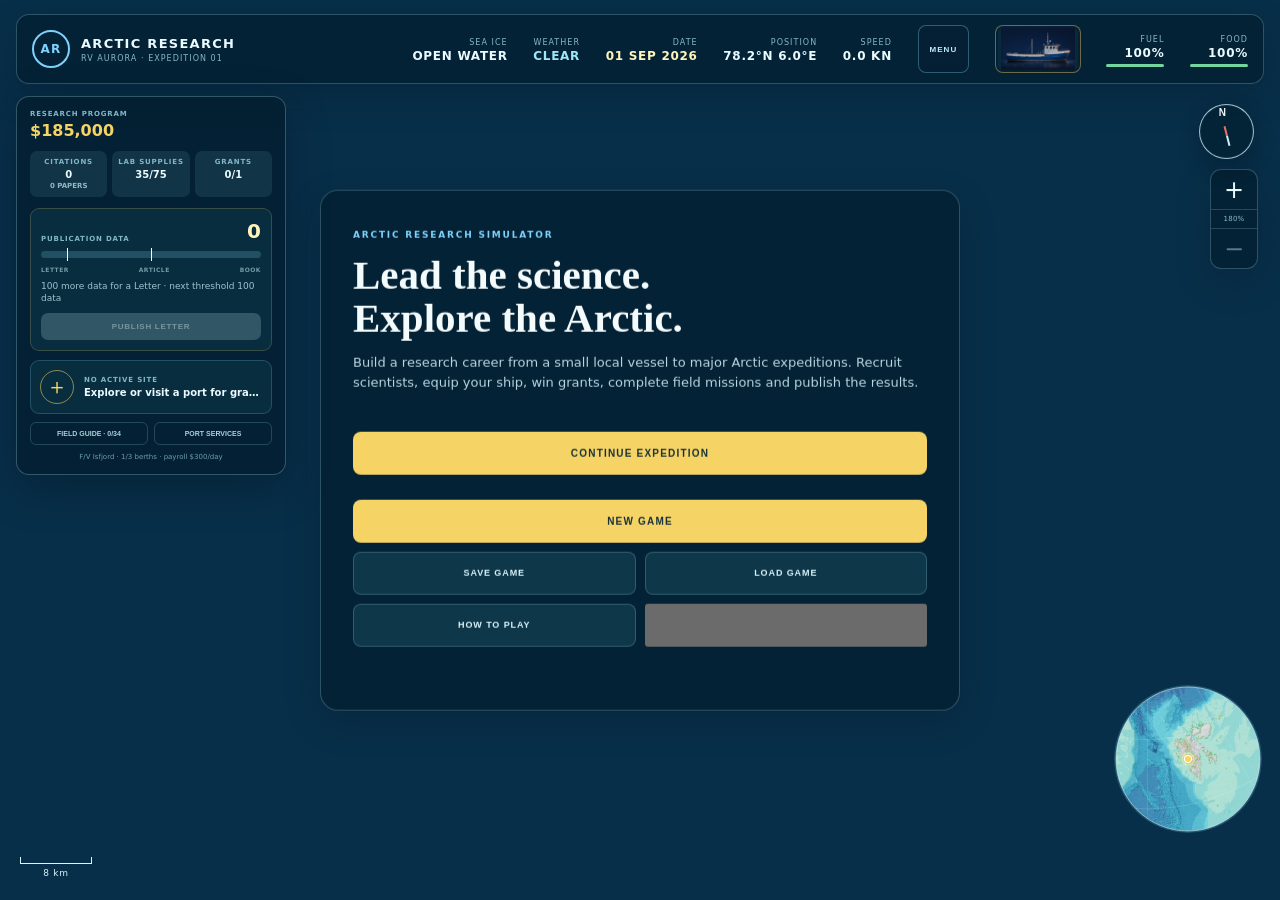
==== index.html @ fbf0f0e0 "Force fresh audio JavaScript on mobile" ====
<!doctype html>
<html lang="en">
<head>
  <!-- legacy validation marker: expedition-23z-opportunity-hotfix -->
  <meta charset="utf-8">
  <meta name="viewport" content="width=device-width, initial-scale=1, viewport-fit=cover, user-scalable=no">
  <meta name="theme-color" content="#082f49">
  <meta name="apple-mobile-web-app-capable" content="yes">
  <meta name="apple-mobile-web-app-status-bar-style" content="black-translucent">
  <meta name="apple-mobile-web-app-title" content="Arctic Research">
  <link rel="manifest" href="manifest.webmanifest">
  <title>Arctic Research</title>
  <link rel="stylesheet" href="style.css?v=expedition-23an-force-audio-cache">
</head>
<body>
  <main id="game" aria-label="Arctic Research navigation map">
    <canvas id="map" aria-label="Arctic Ocean map. Tap or click open water to sail."></canvas>
    <header class="hud top-hud">
      <div class="brand"><span class="brand-mark">AR</span><div><strong>ARCTIC RESEARCH</strong><small>RV AURORA &middot; EXPEDITION 01</small></div></div>
      <div class="status">
        <span class="ice-status"><small>SEA ICE</small><b id="ice-condition">OPEN WATER</b></span>
        <span class="weather-status"><small>WEATHER</small><b id="weather-value">CLEAR</b></span>
        <span class="date-status"><small>DATE</small><b id="calendar-date">01 SEP 2026</b></span>
        <span class="position-status"><small>POSITION</small><b id="position">78.2&deg;N 6.0&deg;E</b></span>
        <span class="speed-status"><small>SPEED</small><b id="speed">0.0 KN</b></span>
        <button id="game-menu-button" class="game-menu-button" type="button">MENU</button>
        <button id="vessel-button" class="vessel-button" type="button" aria-label="Open current vessel information"><img id="vessel-button-image" src="assets/vessels/fishing-vessel.webp" alt=""></button>
        <span class="fuel-status"><small>FUEL</small><b id="fuel-value">100%</b><i><em id="fuel-level"></em></i></span>
        <span class="food-status"><small>FOOD</small><b id="food-value">100%</b><i><em id="food-level"></em></i></span>
      </div>
    </header>
    <div class="season-telemetry" aria-hidden="true"><i id="mission-progress"></i><i id="season-progress"></i><span id="season-note">SEA ICE MINIMUM</span></div>
    <div class="compass" aria-hidden="true"><span>N</span><i></i></div>
    <div class="zoom-controls hud" aria-label="Map zoom controls">
      <button id="zoom-in" type="button" aria-label="Zoom in">+</button>
      <span id="zoom-level" aria-live="polite">100%</span>
      <button id="zoom-out" type="button" aria-label="Zoom out">&minus;</button>
    </div>
    <div class="time-controls hud" aria-label="Current calendar speed">
      <label>TIME</label><output id="time-speed">×1</output>
    </div>
    <aside id="minimap-panel" class="minimap hud" aria-label="Navigation overview map">
      <button id="minimap-close" class="minimap-close" type="button" aria-label="Close navigation chart">×</button>
      <div class="minimap-heading"><small>NAVIGATION CHART · <span id="mini-date">01 SEP 2026</span></small><b id="mini-location">SVALBARD</b></div>
      <canvas id="minimap" width="300" height="300" aria-label="Open navigation chart"></canvas>
      <div class="minimap-zoom-controls" aria-label="Navigation chart zoom controls"><button id="mini-zoom-out" type="button" aria-label="Zoom navigation chart out">−</button><span id="mini-zoom-level">100%</span><button id="mini-zoom-in" type="button" aria-label="Zoom navigation chart in">+</button></div>
      <div class="minimap-nav-details">
        <span><small>POSITION</small><b id="mini-position">—</b></span>
        <span><small>CHART ZOOM</small><b id="mini-course">100%</b></span>
        <span><small>ICE CONDITIONS:</small><b id="mini-ice">OPEN WATER</b></span>
        <span><small>WEATHER</small><b id="mini-weather">CLEAR</b></span>
      </div>
    </aside>
    <div class="scale" aria-hidden="true"><i></i><span id="scale-distance">15 km</span></div>
    <section id="welcome" class="welcome title-screen hud" aria-live="polite">
      <div id="title-main" class="title-pane">
        <small>ARCTIC RESEARCH SIMULATOR</small>
        <h1>Lead the science.<br>Explore the Arctic.</h1>
        <p>Build a research career from a small local vessel to major Arctic expeditions. Recruit scientists, equip your ship, win grants, complete field missions and publish the results.</p>
        <div class="title-actions">
          <button id="continue-button" class="primary hidden" type="button">CONTINUE EXPEDITION</button>
          <button id="start-button" class="primary" type="button">NEW GAME</button>
          <button id="save-button" class="secondary hidden" type="button">SAVE GAME</button>
          <button id="load-button" class="secondary" type="button">LOAD GAME</button>
          <button id="how-button" class="secondary" type="button">HOW TO PLAY</button>
          <button id="resume-button" class="hidden" type="button" aria-hidden="true" tabindex="-1"></button>
        </div>
        <p id="continue-summary" class="save-summary"></p>
      </div>
      <div id="title-load" class="title-pane hidden">
        <button class="title-back" data-title-back type="button">&larr; BACK</button>
        <small>LOCAL BROWSER SAVES</small>
        <h2>Load an expedition</h2>
        <p>Saves are stored only in this browser on this device.</p>
        <div id="load-slots" class="save-slots"></div>
      </div>
      <div id="title-save" class="title-pane hidden">
        <button class="title-back" data-title-back type="button">&larr; BACK</button>
        <small>LOCAL BROWSER SAVES</small>
        <h2>Save expedition</h2>
        <p>Choose one of three manual save slots. The game also keeps a separate automatic save.</p>
        <div id="save-slots" class="save-slots"></div>
      </div>
      <div id="title-help" class="title-pane hidden">
        <button class="title-back" data-title-back type="button">&larr; BACK</button>
        <small>HOW TO PLAY</small>
        <h2>Build an Arctic research program</h2>
        <div class="how-grid">
          <article><b>1. PREPARE</b><span>Recruit scientists, buy instruments and accept grants that match your team's capabilities.</span></article>
          <article><b>2. SAIL</b><span>Navigate between Arctic ports and research sites while managing fuel, food, weather and sea ice.</span></article>
          <article><b>3. RESEARCH</b><span>Complete field stations and missions to collect scientific data and sponsor payments.</span></article>
          <article><b>4. PUBLISH</b><span>Turn your data into papers, citations, promotions and stronger research funding.</span></article>
          <article><b>5. GROW</b><span>Upgrade vessels, expand your team and tackle increasingly ambitious Arctic science.</span></article>
        </div>
        <button id="help-start-button" class="primary" type="button">BEGIN EXPEDITION</button>
      </div>
    </section>
    <section id="game-over" class="game-over hud hidden" role="dialog" aria-modal="true" aria-labelledby="game-over-title">
      <small>EXPEDITION ENDED</small><h2 id="game-over-title">OUT OF FUEL</h2><p id="game-over-message">The vessel is stranded and the expedition cannot continue.</p>
      <button id="restart-button" class="primary" type="button">RETURN TO LAST PORT</button>
    </section>
    <div id="toast" class="toast" role="status"></div>
    <div id="resource-warning" class="resource-warning" role="alert" aria-live="assertive"></div>
  </main>
  <script src="coast-data.js"></script>
  <script src="river-data.js"></script>
  <script src="wildlife-data.js?v=expedition-22c-visuals"></script>
  <script src="visual-assets-data.js?v=expedition-22c-visuals"></script>
  <script src="photo-pass-version.js?v=expedition-23ab-save-refresh"></script>
  <script src="expedition.js?v=expedition-23an-force-audio-cache"></script>
  <script src="sprite-atlas-data.js?v=expedition-22c-visuals"></script>
  <script src="glacier-data.js?v=expedition-22x-glaciers2"></script>
  <script src="frame-guard.js?v=expedition-22x-glaciers2"></script>
  <script src="game.js?v=expedition-23an-force-audio-cache"></script>
  <script src="glacier-overlay-v2.js?v=expedition-23d-terrainice"></script>
  <script>
    (()=>{
      const source=document.getElementById('calendar-date');
      const target=document.getElementById('mini-date');
      if(!source||!target)return;
      const sync=()=>{target.textContent=source.textContent||'—';};
      new MutationObserver(sync).observe(source,{childList:true,subtree:true,characterData:true});
      sync();
    })();
  </script>
</body>
</html>
---- style.css ----
:root { color-scheme: dark; font-family: Inter, ui-sans-serif, system-ui, -apple-system, "Segoe UI", sans-serif; }
* { box-sizing: border-box; }
html, body { width: 100%; height: 100%; margin: 0; overflow: hidden; background: #082f49; }
body { overscroll-behavior: none; touch-action: none; }
#game, #map { position: fixed; inset: 0; width: 100%; height: 100%; }
#map { display: block; cursor: crosshair; }
.hud { color: #eafaff; background: rgba(4, 31, 49, .78); border: 1px solid rgba(166, 230, 244, .25); box-shadow: 0 12px 35px rgba(0, 17, 28, .22); backdrop-filter: blur(12px); -webkit-backdrop-filter: blur(12px); }
.top-hud { position: fixed; z-index: 4; top: max(14px, env(safe-area-inset-top)); left: 16px; right: 16px; min-height: 64px; padding: 10px 15px; display: flex; align-items: center; justify-content: space-between; border-radius: 13px; }
.brand { display: flex; align-items: center; gap: 11px; letter-spacing: .08em; }
.brand-mark { display: grid; place-items: center; width: 38px; height: 38px; border: 2px solid #7dd3fc; border-radius: 50%; color: #7dd3fc; font-weight: 900; font-size: 12px; }
.brand strong, .brand small { display: block; }
.brand strong { font-size: 13px; }
.brand small, .status small, .mission-card small { margin-top: 3px; color: #86b7c7; font-size: 8px; letter-spacing: .13em; }
.status { display: flex; align-items: center; gap: clamp(10px, 2vw, 30px); text-align: right; }
.status span, .status small, .status b { display: block; }
.status b { margin-top: 2px; font-size: 12px; letter-spacing: .06em; }
.date-status b { white-space: nowrap; color: #fff4bd; }
.weather-status b { max-width: 112px; overflow: hidden; color: #9fe8fa; text-overflow: ellipsis; white-space: nowrap; }
.vessel-button { width: 86px; height: 48px; padding: 2px; overflow: hidden; border: 1px solid rgba(246,211,101,.42); border-radius: 8px; background: #071f35; color: #f6d365; cursor: pointer; text-align: center; }
.vessel-button:hover { background: rgba(246,211,101,.16); }
.vessel-button img { display: block; width: 100%; height: 100%; border-radius: 5px; object-fit: contain; background: #082a3d; }
.season-telemetry { display: none; }
.fuel-status > i { display: block; width: 58px; height: 3px; margin-top: 4px; overflow: hidden; border-radius: 3px; background: #315e70; }
.fuel-status > i em { display: block; width: 100%; height: 100%; background: #73d6a1; transition: width .2s, background .2s; }
.food-status { position: relative; }
.food-status > i { display: block; width: 58px; height: 3px; margin-top: 4px; overflow: hidden; border-radius: 3px; background: #315e70; }
.food-status > i em { display: block; width: 100%; height: 100%; background: #73d6a1; transition: width .2s, background .2s; }
.mission-card { position: fixed; z-index: 3; top: 96px; left: 16px; width: 210px; border-radius: 12px; padding: 14px; }
.mission-card strong { display: block; margin-top: 5px; color: #f6d365; font-size: 13px; letter-spacing: .09em; }
.mission-card p { margin: 8px 0 12px; color: #bbdbe4; font-size: 11px; line-height: 1.45; }
.progress { height: 3px; overflow: hidden; border-radius: 3px; background: #26566a; }
.progress i { display: block; width: 8%; height: 100%; background: #f6d365; transition: width .4s; }
.calendar-card { position: fixed; z-index: 3; top: 252px; left: 16px; width: 210px; padding: 12px 14px; border-radius: 12px; }
.calendar-card small { color: #86b7c7; font-size: 8px; letter-spacing: .13em; }
.calendar-card strong { display: block; margin-top: 5px; color: #eafaff; font: 800 15px/1.1 Georgia, serif; letter-spacing: .06em; }
.calendar-card p { margin: 7px 0 0; color: #9bd8e7; font-size: 8px; font-weight: 800; letter-spacing: .12em; }
.season-track { position: relative; display: flex; justify-content: space-between; height: 16px; margin-top: 10px; padding-top: 7px; border-top: 3px solid #315e70; color: #7ba9b8; font-size: 6px; font-weight: 800; }
.season-track i { position: absolute; top: -6px; left: 0; width: 9px; height: 9px; margin-left: -4px; border: 2px solid #fff7c2; border-radius: 50%; background: #f6d365; box-shadow: 0 0 8px rgba(246,211,101,.65); transition: left .3s linear; }
.ice-legend { display: flex; gap: 9px; margin-top: 9px; color: #a8cad4; font-size: 6px; font-weight: 800; letter-spacing: .06em; }
.ice-legend span { display: flex; align-items: center; gap: 3px; }
.ice-legend i { width: 9px; height: 9px; border: 1px solid rgba(255,255,255,.75); border-radius: 2px; }
.ice-legend .fast { background: #eff9f6; }
.ice-legend .pack { background: #dbeff1; box-shadow: inset 0 0 0 2px rgba(255,255,255,.45); }
.ice-legend .marginal { background: repeating-linear-gradient(135deg,#dff5f7 0 2px,transparent 2px 4px); }
.compass { position: fixed; z-index: 5; right: 26px; top: 104px; width: 55px; height: 55px; border: 1px solid rgba(214,245,251,.78); border-radius: 50%; color: #fff; font: 700 10px/1 sans-serif; display: grid !important; place-items: center; opacity: .96; background: rgba(4,31,49,.72); box-shadow: 0 8px 24px rgba(0,17,28,.3), inset 0 0 0 1px rgba(125,211,252,.08); backdrop-filter: blur(8px); -webkit-backdrop-filter: blur(8px); pointer-events: none; }
.compass span { position: absolute; top: 7px; transform: translate(-50%,-50%); }
.compass i { width: 2px; height: 20px; background: linear-gradient(#f97367 50%, #d8f4f7 50%); transform: translateY(4px); transform-origin: 50% 50%; }
.zoom-controls { position: fixed; z-index: 4; right: 22px; top: 169px; display: grid; width: 48px; overflow: hidden; border-radius: 11px; text-align: center; }
.zoom-controls button { width: 46px; height: 39px; border: 0; background: transparent; color: #e8faff; font: 500 24px/1 system-ui; cursor: pointer; }
.zoom-controls button:hover { background: rgba(125,211,252,.13); }
.zoom-controls button:disabled { color: #557d89; cursor: default; }
.zoom-controls span { padding: 5px 0; border-top: 1px solid rgba(166,230,244,.2); border-bottom: 1px solid rgba(166,230,244,.2); color: #88bac8; font-size: 7px; letter-spacing: .04em; }
.time-controls { position: fixed; z-index: 4; right: 19px; top: 286px; display: grid; justify-items: center; width: 54px; padding: 9px 5px 10px; border-radius: 11px; }
.time-controls label, .time-controls output { color: #89b9c7; font-size: 7px; font-weight: 800; letter-spacing: .08em; }
.time-controls output { margin: 4px 0 3px; color: #f6d365; }
.minimap { position: fixed; z-index: 3; right: 18px; bottom: max(67px, calc(env(safe-area-inset-bottom) + 67px)); width: 168px; height: 194px; padding: 10px; border-radius: 13px; }
.minimap > div { display: flex; justify-content: space-between; align-items: baseline; padding: 1px 2px 5px; }
.minimap small { color: #82b7c7; font-size: 7px; letter-spacing: .12em; }
.minimap b { color: #f6d365; font-size: 7px; letter-spacing: .08em; }
#minimap { display: block; width: 148px; height: 148px; border-radius: 50%; background: rgba(75,155,180,.35); cursor: crosshair; touch-action: none; }
.scale { position: fixed; z-index: 2; left: 20px; bottom: max(22px, env(safe-area-inset-bottom)); color: #d9f4f8; font-size: 9px; letter-spacing: .08em; text-align: center; }
.scale i { display: block; width: 72px; height: 7px; border: solid #d9f4f8; border-width: 0 1px 1px; }
.scale span { display: block; margin-top: 4px; }
.welcome { position: fixed; z-index: 6; left: 50%; top: 50%; width: min(410px, calc(100% - 36px)); transform: translate(-50%, -50%); padding: 30px; border-radius: 18px; text-align: center; transition: opacity .35s, transform .35s; }
.welcome.hidden { opacity: 0; transform: translate(-50%, -47%) scale(.97); pointer-events: none; }
.welcome > button:first-child { position: absolute; top: 10px; right: 14px; border: 0; background: transparent; color: #8cb9c6; font-size: 25px; cursor: pointer; }
.welcome small { color: #7dd3fc; font-size: 9px; font-weight: 800; letter-spacing: .2em; }
.welcome h1 { margin: 11px 0 13px; font: 800 clamp(27px, 7vw, 41px)/1.04 Georgia, serif; color: #f4fbfc; }
.welcome p { max-width: 310px; margin: auto; color: #b8d6df; font-size: 13px; line-height: 1.55; }
.game-over { position: fixed; z-index: 8; left: 50%; top: 50%; width: min(390px, calc(100% - 36px)); transform: translate(-50%,-50%); padding: 30px; border-radius: 18px; text-align: center; }
.game-over.hidden { display: none; }
.game-over small { color: #f97367; font-size: 9px; font-weight: 800; letter-spacing: .18em; }
.game-over h2 { margin: 10px 0 8px; color: #fff4bd; font: 800 32px/1 Georgia,serif; }
.game-over p { margin: 0 auto; max-width: 290px; color: #b8d6df; font-size: 13px; line-height: 1.5; }
.primary { margin-top: 21px; padding: 12px 20px; border: 0; border-radius: 8px; background: #f6d365; color: #17323b; font-size: 10px; font-weight: 900; letter-spacing: .12em; cursor: pointer; }
.toast { position: fixed; z-index: 5; left: 50%; bottom: 85px; transform: translate(-50%, 15px); padding: 8px 13px; border-radius: 6px; background: rgba(6,35,51,.86); color: #9fe8fa; font: 800 9px/1 sans-serif; letter-spacing: .16em; opacity: 0; transition: .25s; pointer-events: none; }
.toast.show { opacity: 1; transform: translate(-50%, 0); }
.toast.frozen { padding: 11px 16px; border: 1px solid rgba(224,247,250,.55); background: rgba(23,58,73,.94); color: #fff4bd; box-shadow: 0 0 28px rgba(210,240,246,.3); }
.resource-warning { position: absolute; z-index: 8; top: calc(100% + 5px); right: 0; left: auto; width: max-content; max-width: 190px; transform: none; padding: 4px 7px; border: 1px solid rgba(255,196,117,.58); border-radius: 5px; background: rgba(87,31,35,.9); color: #fff0d0; font: 900 7px/1.2 system-ui,sans-serif; letter-spacing: .07em; text-align: right; white-space: normal; opacity: 0; pointer-events: none; transition: opacity .16s; }
.resource-warning.show { opacity: 1; transform: none; }
.fuel-status.low,.food-status.low { animation: resource-readout .72s ease-in-out infinite alternate; }
@keyframes resource-alert { from { filter: brightness(.88); } to { filter: brightness(1.18); box-shadow: 0 0 0 2px rgba(255,116,98,.48),0 8px 31px rgba(255,83,69,.28); } }
@keyframes resource-readout { from { opacity:.62; } to { opacity:1; text-shadow:0 0 8px rgba(255,95,79,.9); } }
@media (max-width: 640px) {
  .resource-warning { top: calc(100% + 4px); right: 0; left: auto; max-width: 148px; padding: 3px 5px; font-size: 6px; line-height: 1.15; text-align: right; }
  .top-hud { min-height: 55px; padding: 8px 10px; }
  .brand-mark { width: 32px; height: 32px; }
  .brand strong { font-size: 10px; }
  .brand small { display: none; }
  .status { gap: 11px; }
  .status { gap: 8px; }
  .ice-status, .weather-status, .position-status { display: none !important; }
  .fuel-status > i, .food-status > i { width: 43px; }
  .status b { font-size: 10px; }
  .vessel-button { width: 58px; height: 39px; padding: 2px; }
  .mission-card { top: 82px; width: 170px; padding: 11px; }
  .mission-card p { font-size: 10px; }
  .calendar-card { top: 224px; left: 12px; width: 170px; padding: 10px 11px; }
  .calendar-card strong { font-size: 13px; }
  .compass { top: 84px; right: 17px; }
  .zoom-controls { top: 148px; right: 15px; width: 44px; }
  .zoom-controls button { width: 42px; height: 38px; }
  .time-controls { right: 10px; top: 263px; width: 50px; }
  .minimap { width: 126px; height: 149px; right: 12px; bottom: max(62px, calc(env(safe-area-inset-bottom) + 62px)); padding: 8px; }
  .minimap > div { display: block; padding-bottom: 4px; }
  .minimap b { display: none; }
  #minimap { width: 110px; height: 110px; }
  .welcome { padding: 27px 21px; }
}
@media (max-width: 520px) {
  .speed-status { display: none !important; }
}


/* ARS expedition-6 port and research refinements */
#arx-root .arx-tabs-row { position:sticky; top:-1px; z-index:4; display:flex; align-items:stretch; gap:10px; padding:8px 0; border-bottom:1px solid rgba(166,230,244,.12); background:rgba(4,27,40,.96); backdrop-filter:blur(8px); }
#arx-root .arx-tabs-top { flex:1 1 auto; min-width:0; order:0; position:static; padding:0; border-bottom:0; background:transparent; backdrop-filter:none; }
#arx-root .arx-tabs-top button { font-size: 10px !important; padding: 11px 14px !important; letter-spacing: .04em; }
#arx-root .arx-tabs button.attention { border-color: rgba(142,240,207,.8); box-shadow: 0 0 0 1px rgba(142,240,207,.22),0 0 18px rgba(142,240,207,.28); animation: arxGrantPulse 1.8s ease-in-out infinite; }
@keyframes arxGrantPulse { 50% { box-shadow: 0 0 0 2px rgba(142,240,207,.35),0 0 24px rgba(142,240,207,.42); } }
#arx-root .arx-port-cash { flex:0 0 auto; display:flex; gap:8px; align-items:baseline; justify-content:flex-end; min-width:150px; margin:0; padding:7px 4px 6px 10px; border:0; border-left:1px solid rgba(246,211,101,.18); border-radius:0; background:transparent; white-space:nowrap; }
#arx-root .arx-port-cash small { color:#99bec7; font-size:8px; font-weight:900; letter-spacing:.14em; }
#arx-root .arx-port-cash b { color:#f6d365; font:800 18px Georgia,serif; }
#arx-root .arx-bridge-support { display:flex; gap:12px; align-items:center; margin:0 0 14px; padding:11px 13px; border:1px solid rgba(142,240,207,.42); border-radius:9px; background:rgba(53,128,103,.14); }
#arx-root .arx-bridge-support b { color:#8ef0cf; font-size:9px; white-space:nowrap; }
#arx-root .arx-bridge-support span { color:#c8e5e3; font-size:9px; line-height:1.4; }
#arx-root .arx-port-vessel-dashboard { display:grid; grid-template-columns:1fr 1.35fr 1fr; gap:11px; align-items:start; margin:5px 0 18px; }
#arx-root .arx-port-vessel-dashboard > section,#arx-root .arx-dashboard-ship,#arx-root .arx-dashboard-resupply { min-width:0; padding:10px; border:1px solid rgba(166,230,244,.15); border-radius:10px; background:rgba(18,58,73,.45); }
#arx-root .arx-dashboard-center { display:grid; gap:8px; min-width:0; }
#arx-root .arx-dashboard-ship { text-align:center; }
#arx-root .arx-dashboard-ship small { color:#7dd3fc; font-size:7px; font-weight:900; }
#arx-root .arx-dashboard-ship h2 { margin:5px 0 1px; font-size:19px; }
#arx-root .arx-dashboard-ship > img { width:100%; height:170px; object-fit:contain; }
#arx-root .arx-dashboard-stats { display:flex; flex-wrap:wrap; gap:5px; justify-content:center; }
#arx-root .arx-dashboard-stats span { padding:5px 7px; border-radius:5px; background:rgba(0,0,0,.16); color:#add0d8; font-size:7px; }
#arx-root .arx-dashboard-resupply h3 { margin:0 0 7px; }
#arx-root .arx-dashboard-resupply .arx-resupply-all { margin-bottom:7px; }
#arx-root .arx-resupply.compact { grid-template-columns:repeat(2,minmax(0,1fr)); gap:6px; margin-bottom:0; }
#arx-root .arx-resupply.compact article { padding:7px; }
#arx-root .arx-resupply.compact article span { font-size:6px; }
#arx-root .arx-dashboard-thumbs,#arx-root .arx-empty-slots { display:grid; grid-template-columns:repeat(auto-fill,minmax(74px,1fr)); gap:6px; }
#arx-root .arx-dashboard-thumb,#arx-root .arx-empty-slot { position:relative; min-height:69px; padding:5px; overflow:hidden; border:1px solid rgba(166,230,244,.14); border-radius:8px; background:rgba(30,79,96,.38); text-align:center; }
#arx-root .arx-dashboard-thumb img { display:block; width:100%; height:44px; border-radius:5px; object-fit:cover; }
#arx-root .arx-dashboard-thumb span,#arx-root .arx-empty-slot span { display:block; margin-top:4px; color:#afd0d7; font-size:6px; line-height:1.15; }
#arx-root .arx-dashboard-thumb.empty,#arx-root .arx-empty-slot { display:grid; place-items:center; align-content:center; border-style:dashed; opacity:.78; }
#arx-root .arx-dashboard-thumb.empty b,#arx-root .arx-empty-slot b { color:#7dd3fc; font-size:19px; }
#arx-root .arx-dashboard-thumb.inoperable,#arx-root .arx-card.equipment.inoperable { border-color:rgba(249,115,103,.85) !important; box-shadow:inset 0 0 0 1px rgba(249,115,103,.22); }
#arx-root .arx-dashboard-thumb.inoperable:after,#arx-root .arx-card.equipment.inoperable:after { content:'×'; position:absolute; inset:0; display:grid; place-items:center; color:rgba(249,115,103,.72); font-size:54px; line-height:1; pointer-events:none; }
#arx-root .arx-card.equipment.inoperable { position:relative; }
#arx-root .arx-slot-banner { display:flex; flex-wrap:wrap; gap:8px 14px; align-items:center; margin:9px 0 13px; padding:10px; border-radius:8px; background:rgba(30,79,96,.38); }
#arx-root .arx-slot-banner b { color:#f6d365; font-size:9px; }
#arx-root .arx-slot-banner span { color:#dceff1; font-size:9px; }
#arx-root .arx-slot-banner small { flex-basis:100%; color:#8fb7c2; font-size:7px; }
#arx-root .price-locked { color:#f97367 !important; }
#arx-root .arx-requirement-checklist { display:grid; gap:5px; margin:10px 0; }
#arx-root .arx-requirement-checklist > div { display:flex; gap:7px; align-items:center; padding:6px 7px; border-radius:6px; background:rgba(114,47,54,.2); color:#f2b3a8; font-size:8px; }
#arx-root .arx-requirement-checklist > div.ready { background:rgba(45,105,86,.18); color:#aee8d5; }
#arx-root .arx-requirement-checklist i { display:grid; place-items:center; width:18px; height:18px; border-radius:50%; background:#8c3b44; color:white; font-style:normal; font-weight:900; }
#arx-root .arx-requirement-checklist .ready i { background:#3e9e7e; }
#arx-root .arx-vessel-specs { display:grid; gap:2px; }
#arx-root .arx-operation-equipment { display:flex; gap:7px; overflow-x:auto; margin:9px 0 10px; padding-bottom:3px; }
#arx-root .arx-operation-gear { flex:0 0 105px; padding:5px; border:1px solid rgba(166,230,244,.16); border-radius:8px; background:rgba(30,79,96,.4); }
#arx-root .arx-operation-gear img { width:100%; height:64px; object-fit:cover; border-radius:5px; }
#arx-root .arx-operation-gear span,#arx-root .arx-operation-gear b { display:block; margin-top:4px; color:#d9eef1; font-size:7px; text-align:center; }
#arx-root .arx-operation-gear.empty { display:grid; place-items:center; align-content:center; }
#arx-root .arx-gauge-labels { display:flex; justify-content:space-between; margin:4px 0 0; color:#729ca7; font-size:6px; font-weight:800; }
#arx-root .arx-nonlinear-gauge u:nth-of-type(2) { display:block; }
#arx-root .arx-nav.opportunity .arx-question { display:grid; place-items:center; width:44px; color:#8ef0cf; font:900 35px Georgia,serif; }
#arx-root .arx-journal-toggle { margin-top:16px; }
#arx-root .arx-journal-toggle > summary { cursor:pointer; color:#7dd3fc; font-size:9px; font-weight:900; letter-spacing:.12em; }
@media(max-width:760px){
  #arx-root .arx-tabs-row { gap:5px; overflow-x:auto; }
  #arx-root .arx-tabs-top button { font-size:9px !important; padding:9px 10px !important; }
  #arx-root .arx-port-cash { min-width:auto; padding-left:7px; }
  #arx-root .arx-port-cash small { display:none; }
  #arx-root .arx-port-cash b { font-size:15px; }
  #arx-root .arx-port-vessel-dashboard { grid-template-columns:1fr; }
  #arx-root .arx-dashboard-ship { grid-row:auto; }
  #arx-root .arx-resupply.compact { grid-template-columns:1fr 1fr; }
  #arx-root .arx-dashboard-ship > img { height:135px; }
}
/* Expedition 13: title menu, local saves, and pause menu. */
.game-menu-button { height: 48px; padding: 0 11px; border: 1px solid rgba(125,211,252,.35); border-radius: 8px; background: rgba(7,31,53,.82); color: #bfeeff; font-size: 8px; font-weight: 900; letter-spacing: .13em; cursor: pointer; }
.game-menu-button:hover { background: rgba(125,211,252,.14); }
.title-screen { width: min(640px, calc(100% - 34px)); max-height: min(760px, calc(100vh - 28px)); overflow: auto; padding: 32px; text-align: left; }
.title-screen .title-pane.hidden { display: none; }
.title-screen h1 { margin: 12px 0 14px; text-align: left; }
.title-screen h2 { margin: 10px 0 12px; color: #f4fbfc; font: 800 28px/1.08 Georgia, serif; }
.title-screen p { max-width: none; margin: 0; text-align: left; }
.title-actions { display: grid; grid-template-columns: 1fr 1fr; gap: 9px; margin-top: 22px; }
.title-actions button { width: 100%; margin: 0; min-height: 43px; }
.title-actions .primary { grid-column: 1 / -1; }
.secondary, .title-back { padding: 11px 15px; border: 1px solid rgba(166,230,244,.22); border-radius: 8px; background: rgba(24,69,88,.62); color: #d9f5fb; font-size: 9px; font-weight: 900; letter-spacing: .1em; cursor: pointer; }
.secondary:hover, .title-back:hover { background: rgba(44,101,121,.7); }
.title-back { margin: 0 0 14px; padding: 7px 10px; }
.save-summary { min-height: 18px; margin-top: 13px !important; color: #8fc7d4 !important; font-size: 9px !important; }
.save-slots { display: grid; gap: 8px; margin-top: 17px; }
.save-slot { display: grid; grid-template-columns: 1fr auto; gap: 10px; align-items: center; padding: 12px; border: 1px solid rgba(166,230,244,.17); border-radius: 9px; background: rgba(21,63,80,.55); }
.save-slot.empty { opacity: .72; }
.save-slot b, .save-slot span, .save-slot small { display: block; }
.save-slot b { color: #effbff; font-size: 11px; }
.save-slot span { margin-top: 3px; color: #9ec9d3; font-size: 8px; line-height: 1.45; }
.save-slot small { margin-top: 4px; color: #6e9daa; font-size: 7px; letter-spacing: .06em; }
.save-slot button { min-width: 88px; padding: 9px 11px; border: 0; border-radius: 7px; background: #f6d365; color: #17323b; font-size: 8px; font-weight: 900; cursor: pointer; }
.save-slot button:disabled { background: #315766; color: #7896a0; cursor: default; }
.how-grid { display: grid; grid-template-columns: 1fr 1fr; gap: 8px; margin: 18px 0 6px; }
.how-grid article { padding: 12px; border: 1px solid rgba(166,230,244,.15); border-radius: 9px; background: rgba(22,65,82,.5); }
.how-grid article:last-child { grid-column: 1 / -1; }
.how-grid b, .how-grid span { display: block; }
.how-grid b { color: #f6d365; font-size: 9px; letter-spacing: .08em; }
.how-grid span { margin-top: 5px; color: #b8d6df; font-size: 9px; line-height: 1.45; }
.title-screen .primary { margin-top: 16px; }

@media (max-width: 1200px) {
  .game-menu-button { height: 39px; padding: 0 8px; font-size: 7px; }
  .title-screen { width: min(560px, calc(100% - 20px)); max-height: calc(100vh - 20px); padding: 24px 18px; }
  .title-actions, .how-grid { grid-template-columns: 1fr; }
  .title-actions .primary, .how-grid article:last-child { grid-column: auto; }
  .save-slot { grid-template-columns: 1fr; }
  .save-slot button { width: 100%; }
}


/* Expedition 22k: compact phone HUD and touch-first map controls. */
.time-controls { display:none !important; }
.minimap {
  width:148px; height:148px; padding:0; overflow:hidden; border:0; border-radius:50%;
  background:transparent; box-shadow:none; backdrop-filter:none; -webkit-backdrop-filter:none;
}
.minimap > div { display:none !important; }
#minimap { width:100%; height:100%; }

@media (max-width:640px), ((pointer:coarse) and (max-width:1200px)) {
  .top-hud {
    top:max(6px, env(safe-area-inset-top)); left:max(6px, env(safe-area-inset-left)); right:max(6px, env(safe-area-inset-right));
    min-height:70px; padding:0; border:0; border-radius:0; background:transparent; box-shadow:none;
    backdrop-filter:none; -webkit-backdrop-filter:none; pointer-events:none;
  }
  .brand { display:none !important; }
  .status { position:relative; display:block; width:100%; height:70px; text-align:left; pointer-events:none; }
  .status > * { pointer-events:auto; }
  .ice-status,.weather-status,.date-status,.position-status,.speed-status { display:none !important; }
  .game-menu-button {
    position:absolute; left:0; top:0; width:34px; height:34px; padding:0; border-radius:50%; font-size:0;
    background:rgba(5,31,48,.72); backdrop-filter:blur(7px); -webkit-backdrop-filter:blur(7px);
  }
  .game-menu-button::after { content:'☰'; color:#d9f5fb; font:700 17px/1 system-ui; }
  .vessel-button { position:absolute; right:0; top:0; width:72px; height:43px; padding:2px; border-radius:9px; }
  .fuel-status,.food-status {
    position:absolute; right:0; display:grid !important; grid-template-columns:28px 1fr; grid-template-rows:8px 3px;
    align-items:center; width:72px; height:11px; padding:0 2px; border-radius:3px; background:rgba(5,31,48,.72);
    line-height:1; backdrop-filter:blur(6px); -webkit-backdrop-filter:blur(6px);
  }
  .fuel-status { top:45px; }
  .food-status { top:58px; }
  .fuel-status small,.food-status small { display:block !important; margin:0; color:#93bdc8; font-size:5px; letter-spacing:.06em; }
  .fuel-status b,.food-status b { display:block !important; margin:0; color:#eafaff; font-size:6px; text-align:right; letter-spacing:.02em; }
  .fuel-status > i,.food-status > i { grid-column:1 / -1; display:block; width:68px !important; height:3px; margin:0; }
  .zoom-controls,.compass { display:none !important; }
  .minimap {
    right:max(5px, env(safe-area-inset-right)); bottom:max(6px, env(safe-area-inset-bottom));
    width:86px; height:86px;
  }
  .scale { left:max(7px, env(safe-area-inset-left)); bottom:max(7px, env(safe-area-inset-bottom)); transform:scale(.76); transform-origin:left bottom; opacity:.72; }
  .resource-warning { top:max(80px, calc(env(safe-area-inset-top) + 75px)); }
}

/* Expedition 22m: phone safe areas, requested control layout, and expandable navigation chart. */
.minimap-close,.minimap-nav-details{display:none}.minimap{cursor:pointer}.minimap.expanded{z-index:30!important;inset:max(10px,env(safe-area-inset-top)) max(10px,env(safe-area-inset-right)) max(10px,env(safe-area-inset-bottom)) max(10px,env(safe-area-inset-left))!important;width:auto!important;height:auto!important;padding:18px!important;border-radius:16px!important;background:rgba(4,31,49,.97)!important;display:grid!important;grid-template-rows:auto minmax(0,1fr) auto!important;justify-items:center!important;align-items:center!important}.minimap.expanded .minimap-heading{display:flex!important;width:min(760px,92vw);justify-content:space-between!important;padding:0 42px 10px 2px!important}.minimap.expanded .minimap-heading small{font-size:9px!important}.minimap.expanded .minimap-heading b{display:block!important;font-size:9px!important}.minimap.expanded #minimap{width:min(76vw,620px)!important;height:min(76vw,620px)!important;max-height:64vh!important;border-radius:12px!important;cursor:default!important}.minimap.expanded .minimap-close{display:grid;place-items:center;position:absolute;right:12px;top:8px;width:34px;height:34px;border:0;border-radius:50%;background:rgba(3,22,34,.78);color:#dff7fb;font-size:27px;z-index:2}.minimap.expanded .minimap-nav-details{display:grid!important;grid-template-columns:repeat(4,minmax(0,1fr));gap:8px;width:min(760px,92vw);margin-top:10px}.minimap-nav-details span{padding:9px;border-radius:7px;background:rgba(30,79,96,.5);text-align:center}.minimap-nav-details small,.minimap-nav-details b{display:block}.minimap-nav-details small{color:#82adba;font-size:7px;letter-spacing:.08em}.minimap-nav-details b{margin-top:3px;color:#eafaff;font-size:9px}.nav-chart-open .compass{display:grid!important;z-index:31!important;left:max(24px,calc(env(safe-area-inset-left) + 20px))!important;right:auto!important;top:max(72px,calc(env(safe-area-inset-top) + 62px))!important}
@media (pointer:coarse) and (max-width:900px){.top-hud .game-menu-button{position:fixed!important;left:max(10px,calc(env(safe-area-inset-left) + 8px))!important;right:auto!important;top:auto!important;bottom:max(10px,calc(env(safe-area-inset-bottom) + 8px))!important;pointer-events:auto!important}.minimap:not(.expanded){left:max(10px,calc(env(safe-area-inset-left) + 8px))!important;right:auto!important;bottom:auto!important;width:86px!important;height:86px!important;padding:0!important;border:0!important;border-radius:50%!important;background:transparent!important;box-shadow:none!important;overflow:hidden!important}.minimap:not(.expanded)>div,.minimap:not(.expanded)>.minimap-close,.minimap:not(.expanded)>.minimap-nav-details{display:none!important}.minimap:not(.expanded) #minimap{width:86px!important;height:86px!important;border-radius:50%!important}.top-hud .vessel-button{pointer-events:auto!important}#arx-root #arx-mobile-toggle{right:max(10px,calc(env(safe-area-inset-right) + 8px))!important;bottom:max(10px,calc(env(safe-area-inset-bottom) + 8px))!important}.scale{display:none!important}}
@media (pointer:coarse) and (max-width:900px) and (orientation:portrait){.top-hud{top:calc(env(safe-area-inset-top) + 10px)!important}.minimap:not(.expanded){top:calc(env(safe-area-inset-top) + 12px)!important}#arx-root #arx-dev-toggle{left:50%!important;right:auto!important;top:calc(env(safe-area-inset-top) + 12px)!important;bottom:auto!important;transform:translateX(-50%)!important}.resource-warning{top:calc(env(safe-area-inset-top) + 70px)!important}}
@media (pointer:coarse) and (max-width:900px) and (orientation:landscape){.minimap:not(.expanded){top:max(8px,calc(env(safe-area-inset-top) + 5px))!important}#arx-root #arx-dev-toggle{left:50%!important;right:auto!important;top:max(8px,calc(env(safe-area-inset-top) + 5px))!important;bottom:auto!important;transform:translateX(-50%)!important}}
@media(max-width:620px){.minimap.expanded .minimap-nav-details{grid-template-columns:1fr 1fr}.minimap.expanded #minimap{width:min(90vw,430px)!important;height:min(90vw,430px)!important;max-height:55vh!important}}


/* 2026-08-14 navigation chart cleanup */
.nav-chart-open #arx-mobile-toggle{display:none!important}
.minimap.expanded #minimap{width:min(76vw,64vh,620px)!important;height:min(76vw,64vh,620px)!important;max-height:none!important;aspect-ratio:1/1!important;border-radius:50%!important}
@media(max-width:620px){.minimap.expanded #minimap{width:min(90vw,55vh,430px)!important;height:min(90vw,55vh,430px)!important;max-height:none!important;aspect-ratio:1/1!important;border-radius:50%!important}}


/* Expedition 23e: larger overview chart and phone navigation layout. */
.minimap-zoom-controls{display:none}
.minimap.expanded{grid-template-rows:auto minmax(0,1fr) auto auto!important}
.minimap.expanded .minimap-heading{display:grid!important;grid-template-columns:1fr!important;justify-items:center!important;text-align:center!important;width:min(760px,92vw)!important;padding:0 42px 7px!important}
.minimap.expanded .minimap-heading small{grid-row:1}.minimap.expanded .minimap-heading b{grid-row:2;margin-top:4px;font-size:12px!important;color:#f6d365!important}
.minimap.expanded .minimap-zoom-controls{display:flex!important;align-items:center;justify-content:center;gap:7px;margin-top:8px}
.minimap-zoom-controls button{width:38px;height:32px;border:1px solid rgba(166,230,244,.28);border-radius:7px;background:rgba(30,79,96,.55);color:#eafaff;font-size:19px}.minimap-zoom-controls button:disabled{opacity:.35}.minimap-zoom-controls span{min-width:58px;color:#f6d365;font-size:9px;font-weight:900;text-align:center}
.minimap.expanded .minimap-nav-details{box-sizing:border-box!important;padding:0 4px!important}
@media (pointer:coarse) and (max-width:900px){
  .minimap:not(.expanded){width:129px!important;height:129px!important}
  .minimap:not(.expanded) #minimap{width:129px!important;height:129px!important}
}
@media (pointer:coarse) and (max-width:900px) and (orientation:portrait){
  .minimap.expanded{padding:12px!important}
  .minimap.expanded #minimap{width:min(92vw,56vh,500px)!important;height:min(92vw,56vh,500px)!important}
  .minimap.expanded .minimap-nav-details{width:min(94vw,520px)!important;grid-template-columns:1fr 1fr!important;gap:7px!important;margin-top:7px!important}
  .minimap.expanded .minimap-nav-details span{min-width:0!important;padding:8px 5px!important}
}
@media (pointer:coarse) and (max-width:900px) and (orientation:landscape){
  .minimap.expanded{padding:max(8px,env(safe-area-inset-top)) max(12px,env(safe-area-inset-right)) max(8px,env(safe-area-inset-bottom)) max(12px,env(safe-area-inset-left))!important;grid-template-columns:minmax(0,1fr) minmax(180px,24vw)!important;grid-template-rows:auto minmax(0,1fr) auto!important;column-gap:12px!important}
  .minimap.expanded .minimap-heading{grid-column:1!important;grid-row:1!important;width:100%!important;padding:0 36px 4px!important}
  .minimap.expanded #minimap{grid-column:1!important;grid-row:2 / 4!important;width:min(78vh,calc(100vw - 230px))!important;height:min(78vh,calc(100vw - 230px))!important;max-width:100%!important;align-self:center!important}
  .minimap.expanded .minimap-zoom-controls{grid-column:2!important;grid-row:1!important;align-self:end!important;margin:0 0 8px!important}
  .minimap.expanded .minimap-nav-details{grid-column:2!important;grid-row:2 / 4!important;width:100%!important;grid-template-columns:1fr!important;align-content:center!important;gap:7px!important;margin:0!important;min-width:0!important}
  .minimap.expanded .minimap-nav-details span{min-width:0!important;padding:8px 5px!important;overflow:hidden!important}
  .minimap.expanded .minimap-nav-details b{overflow:hidden;text-overflow:ellipsis;white-space:nowrap}
}


/* ARS expedition-23o HUD and modal layering */
#arx-mobile-toggle,#arx-dev-toggle{z-index:5!important}
.cash-status{flex:0 0 auto}
.cash-status b{color:#f6d365;white-space:nowrap}
@media(max-width:760px) and (orientation:portrait){
  .cash-status{position:absolute!important;left:42px;top:0;display:block!important;width:94px;height:34px;padding:4px 7px;border-radius:6px;background:rgba(5,31,48,.72);text-align:left;backdrop-filter:blur(6px);-webkit-backdrop-filter:blur(6px)}
  .cash-status small{display:block!important;margin:0!important;color:#93bdc8!important;font-size:5px!important;letter-spacing:.08em!important}
  .cash-status b{display:block!important;margin:3px 0 0!important;color:#f6d365!important;font-size:9px!important;letter-spacing:.02em!important}
}

.arx-research-review-actions{display:grid;grid-template-columns:1fr 1.35fr;gap:8px;margin-top:14px}
.arx-research-review-actions button{width:100%;padding:10px;border:0;border-radius:7px;background:#f6d365;color:#17323b;font-size:8px;font-weight:900;letter-spacing:.07em}
.arx-research-review-actions .ghost{border:1px solid rgba(166,230,244,.25);background:transparent;color:#a9d2dc}
.arx-research-work .arx-operation-progress{margin-top:6px}
.arx-research-work .arx-operation-progress strong{color:#eafaff}
.arx-work-readiness{margin:10px 0}
@media(max-width:760px){.arx-research-review-actions{grid-template-columns:1fr}.arx-research-work{padding-top:34px!important}}


/* ARS expedition-23r playtest polish */
body:has(#welcome:not(.hidden)) #arx-mobile-toggle,
body:has(#welcome:not(.hidden)) #arx-dev-toggle{visibility:hidden!important;pointer-events:none!important}
@media(max-width:760px) and (orientation:portrait){
  .cash-status{position:static!important;left:auto!important;top:auto!important;display:block!important;width:auto!important;height:auto!important;padding:0!important;border-radius:0!important;background:transparent!important;text-align:right!important;backdrop-filter:none!important;-webkit-backdrop-filter:none!important}
  .cash-status small{display:block!important;margin:0!important;color:#93bdc8!important;font-size:5px!important;letter-spacing:.08em!important}
  .cash-status b{display:block!important;margin:3px 0 0!important;color:#f6d365!important;font-size:9px!important;letter-spacing:.02em!important}
}
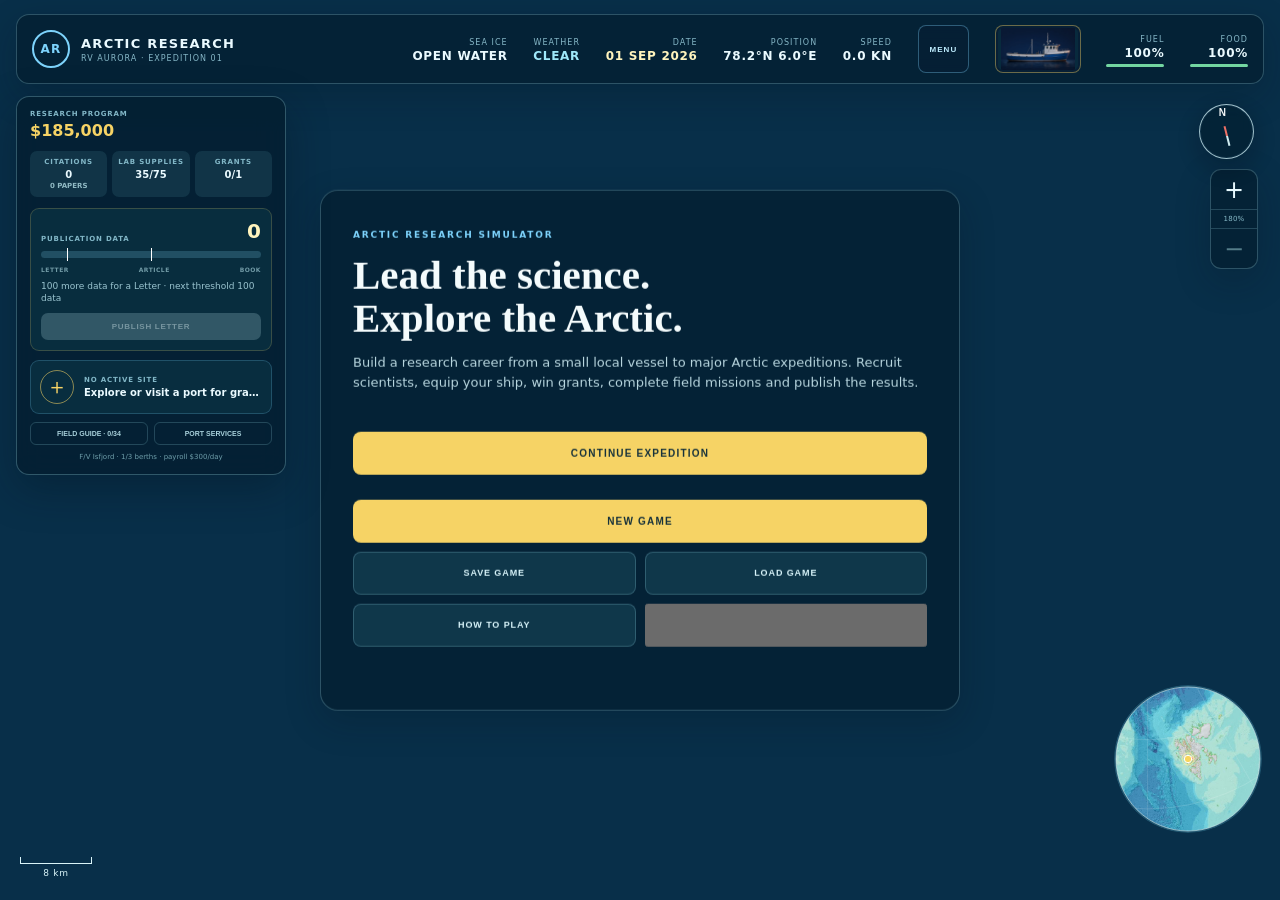
==== commit c9cbb887: "Use real wildlife field recordings" ====
--- a/index.html
+++ b/index.html
@@ -111,7 +111,7 @@
   <script src="sprite-atlas-data.js?v=expedition-22c-visuals"></script>
   <script src="glacier-data.js?v=expedition-22x-glaciers2"></script>
   <script src="frame-guard.js?v=expedition-22x-glaciers2"></script>
-  <script src="game.js?v=expedition-23an-force-audio-cache"></script>
+  <script src="game.js?v=expedition-23ao-real-wildlife-audio"></script>
   <script src="glacier-overlay-v2.js?v=expedition-23d-terrainice"></script>
   <script>
     (()=>{
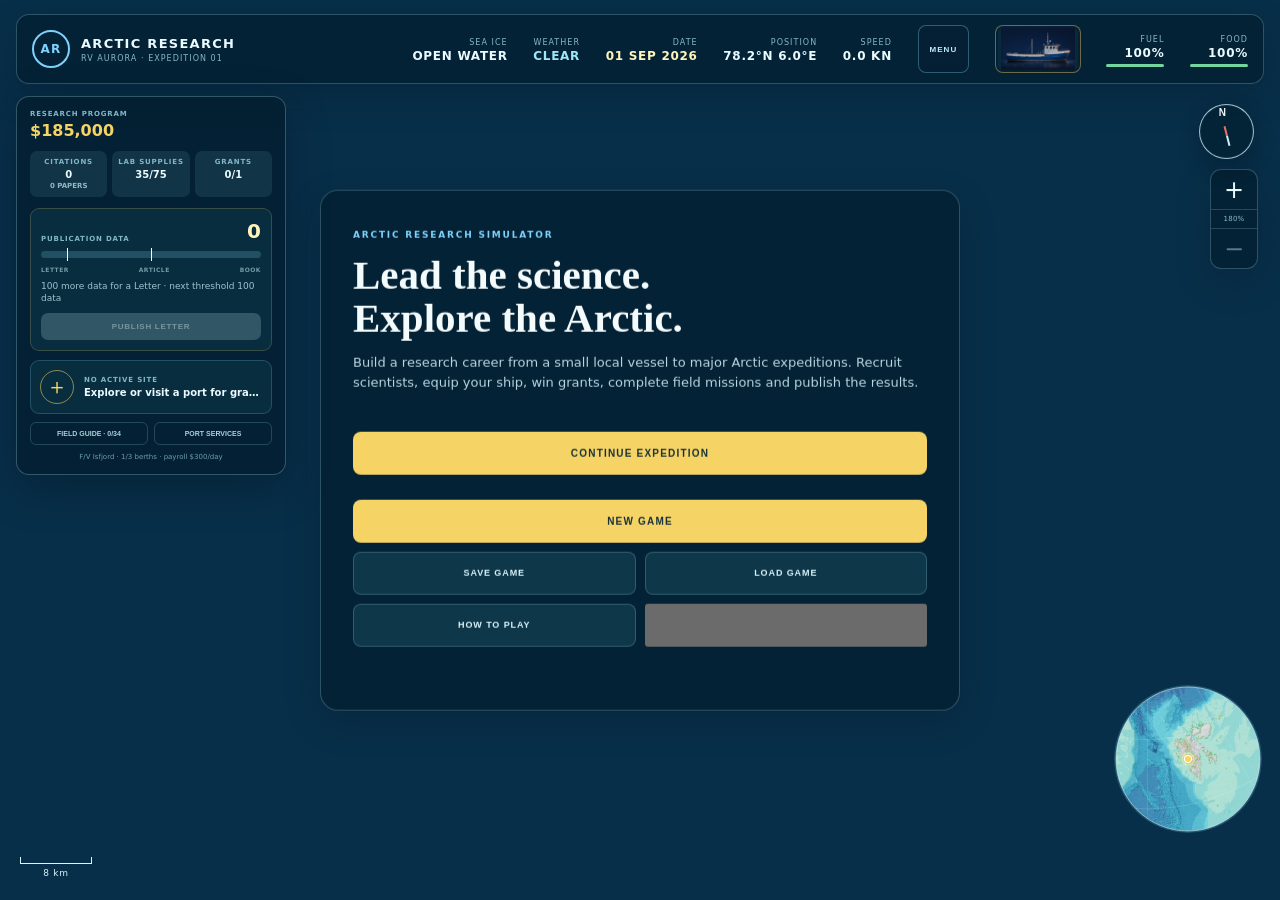
==== commit 4cafd3b3: "Expand approved wildlife recordings and ambience" ====
--- a/index.html
+++ b/index.html
@@ -111,7 +111,7 @@
   <script src="sprite-atlas-data.js?v=expedition-22c-visuals"></script>
   <script src="glacier-data.js?v=expedition-22x-glaciers2"></script>
   <script src="frame-guard.js?v=expedition-22x-glaciers2"></script>
-  <script src="game.js?v=expedition-23ao-real-wildlife-audio"></script>
+  <script src="game.js?v=expedition-23ap-approved-wildlife-audio"></script>
   <script src="glacier-overlay-v2.js?v=expedition-23d-terrainice"></script>
   <script>
     (()=>{
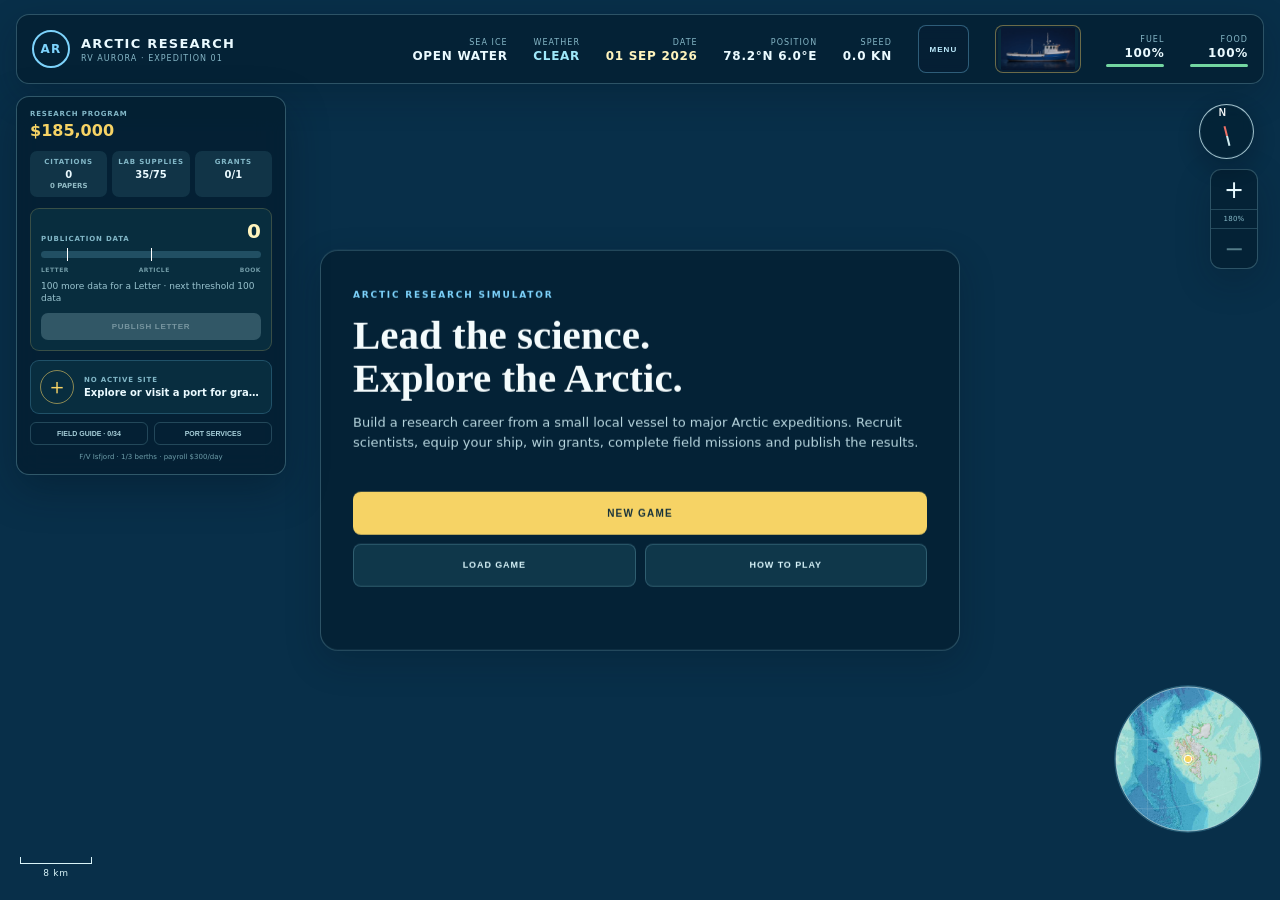
==== commit c8be5053: "Configure privacy-minimized analytics and RC2 assets" ====
--- a/index.html
+++ b/index.html
@@ -8,9 +8,11 @@
   <meta name="apple-mobile-web-app-capable" content="yes">
   <meta name="apple-mobile-web-app-status-bar-style" content="black-translucent">
   <meta name="apple-mobile-web-app-title" content="Arctic Research">
+  <meta name="ar-posthog-token" content="phc_rYfM85otBymrrrWNRiBSL3zdTavrripB2vt584ZNV7NM">
+  <meta name="ar-posthog-host" content="https://us.i.posthog.com">
   <link rel="manifest" href="manifest.webmanifest">
   <title>Arctic Research</title>
-  <link rel="stylesheet" href="style.css?v=expedition-23an-force-audio-cache">
+  <link rel="stylesheet" href="style.css?v=release-1.0-rc2">
 </head>
 <body>
   <main id="game" aria-label="Arctic Research navigation map">
@@ -58,7 +60,7 @@
         <h1>Lead the science.<br>Explore the Arctic.</h1>
         <p>Build a research career from a small local vessel to major Arctic expeditions. Recruit scientists, equip your ship, win grants, complete field missions and publish the results.</p>
         <div class="title-actions">
-          <button id="continue-button" class="primary hidden" type="button">CONTINUE EXPEDITION</button>
+          <button id="continue-button" class="primary hidden" type="button">RETURN TO EXPEDITION</button>
           <button id="start-button" class="primary" type="button">NEW GAME</button>
           <button id="save-button" class="secondary hidden" type="button">SAVE GAME</button>
           <button id="load-button" class="secondary" type="button">LOAD GAME</button>
@@ -107,11 +109,11 @@
   <script src="wildlife-data.js?v=expedition-22c-visuals"></script>
   <script src="visual-assets-data.js?v=expedition-22c-visuals"></script>
   <script src="photo-pass-version.js?v=expedition-23ab-save-refresh"></script>
-  <script src="expedition.js?v=expedition-23an-force-audio-cache"></script>
+  <script src="expedition.js?v=release-1.0-rc2"></script>
   <script src="sprite-atlas-data.js?v=expedition-22c-visuals"></script>
   <script src="glacier-data.js?v=expedition-22x-glaciers2"></script>
   <script src="frame-guard.js?v=expedition-22x-glaciers2"></script>
-  <script src="game.js?v=expedition-23ap-approved-wildlife-audio"></script>
+  <script src="game.js?v=release-1.0-rc2"></script>
   <script src="glacier-overlay-v2.js?v=expedition-23d-terrainice"></script>
   <script>
     (()=>{
--- a/style.css
+++ b/style.css
@@ -189,6 +189,7 @@
 .title-screen p { max-width: none; margin: 0; text-align: left; }
 .title-actions { display: grid; grid-template-columns: 1fr 1fr; gap: 9px; margin-top: 22px; }
 .title-actions button { width: 100%; margin: 0; min-height: 43px; }
+.title-actions button.hidden { display: none; }
 .title-actions .primary { grid-column: 1 / -1; }
 .secondary, .title-back { padding: 11px 15px; border: 1px solid rgba(166,230,244,.22); border-radius: 8px; background: rgba(24,69,88,.62); color: #d9f5fb; font-size: 9px; font-weight: 900; letter-spacing: .1em; cursor: pointer; }
 .secondary:hover, .title-back:hover { background: rgba(44,101,121,.7); }
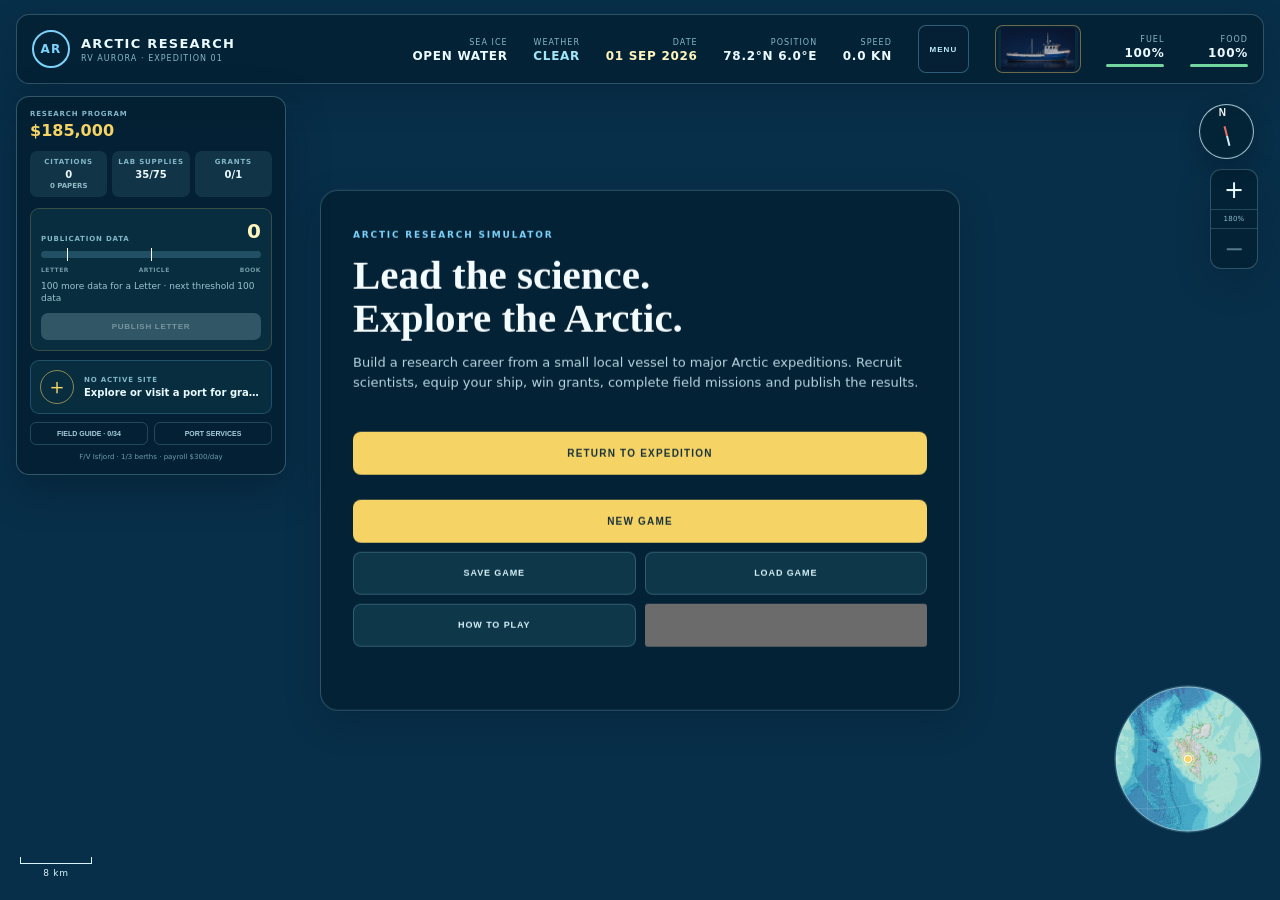
==== commit 0522fb4c: "Refresh RC3 web asset cache keys" ====
--- a/index.html
+++ b/index.html
@@ -12,7 +12,7 @@
   <meta name="ar-posthog-host" content="https://us.i.posthog.com">
   <link rel="manifest" href="manifest.webmanifest">
   <title>Arctic Research</title>
-  <link rel="stylesheet" href="style.css?v=release-1.0-rc2">
+  <link rel="stylesheet" href="style.css?v=release-1.0-rc3">
 </head>
 <body>
   <main id="game" aria-label="Arctic Research navigation map">
@@ -109,11 +109,11 @@
   <script src="wildlife-data.js?v=expedition-22c-visuals"></script>
   <script src="visual-assets-data.js?v=expedition-22c-visuals"></script>
   <script src="photo-pass-version.js?v=expedition-23ab-save-refresh"></script>
-  <script src="expedition.js?v=release-1.0-rc2"></script>
+  <script src="expedition.js?v=release-1.0-rc3"></script>
   <script src="sprite-atlas-data.js?v=expedition-22c-visuals"></script>
   <script src="glacier-data.js?v=expedition-22x-glaciers2"></script>
   <script src="frame-guard.js?v=expedition-22x-glaciers2"></script>
-  <script src="game.js?v=release-1.0-rc2"></script>
+  <script src="game.js?v=release-1.0-rc3"></script>
   <script src="glacier-overlay-v2.js?v=expedition-23d-terrainice"></script>
   <script>
     (()=>{
--- a/style.css
+++ b/style.css
@@ -189,7 +189,6 @@
 .title-screen p { max-width: none; margin: 0; text-align: left; }
 .title-actions { display: grid; grid-template-columns: 1fr 1fr; gap: 9px; margin-top: 22px; }
 .title-actions button { width: 100%; margin: 0; min-height: 43px; }
-.title-actions button.hidden { display: none; }
 .title-actions .primary { grid-column: 1 / -1; }
 .secondary, .title-back { padding: 11px 15px; border: 1px solid rgba(166,230,244,.22); border-radius: 8px; background: rgba(24,69,88,.62); color: #d9f5fb; font-size: 9px; font-weight: 900; letter-spacing: .1em; cursor: pointer; }
 .secondary:hover, .title-back:hover { background: rgba(44,101,121,.7); }
@@ -336,3 +335,121 @@
   .cash-status small{display:block!important;margin:0!important;color:#93bdc8!important;font-size:5px!important;letter-spacing:.08em!important}
   .cash-status b{display:block!important;margin:3px 0 0!important;color:#f6d365!important;font-size:9px!important;letter-spacing:.02em!important}
 }
+
+
+/* RC3: keep the native iPhone/iPad shell on one compact touch layout.
+   iPad CSS widths can exceed the historical phone breakpoints, so these
+   overrides intentionally key off the native iOS shell rather than width. */
+.ios-native-shell .top-hud{
+  top:max(6px,env(safe-area-inset-top))!important;
+  left:max(6px,env(safe-area-inset-left))!important;
+  right:max(6px,env(safe-area-inset-right))!important;
+  min-height:70px!important;
+  padding:0!important;
+  border:0!important;
+  border-radius:0!important;
+  background:transparent!important;
+  box-shadow:none!important;
+  backdrop-filter:none!important;
+  -webkit-backdrop-filter:none!important;
+  pointer-events:none!important;
+}
+.ios-native-shell .brand{display:none!important}
+.ios-native-shell .status{position:relative!important;display:block!important;width:100%!important;height:70px!important;text-align:left!important;pointer-events:none!important}
+.ios-native-shell .status>*{pointer-events:auto!important}
+.ios-native-shell .ice-status,
+.ios-native-shell .weather-status,
+.ios-native-shell .date-status,
+.ios-native-shell .position-status,
+.ios-native-shell .speed-status{display:none!important}
+.ios-native-shell .top-hud .game-menu-button{
+  position:fixed!important;
+  left:max(10px,calc(env(safe-area-inset-left) + 8px))!important;
+  right:auto!important;
+  top:auto!important;
+  bottom:max(10px,calc(env(safe-area-inset-bottom) + 8px))!important;
+  width:34px!important;height:34px!important;padding:0!important;
+  border-radius:50%!important;font-size:0!important;
+  background:rgba(5,31,48,.72)!important;
+  backdrop-filter:blur(7px)!important;-webkit-backdrop-filter:blur(7px)!important;
+  pointer-events:auto!important;
+}
+.ios-native-shell .top-hud .game-menu-button::after{content:'☰';color:#d9f5fb;font:700 17px/1 system-ui}
+.ios-native-shell .top-hud .vessel-button{
+  position:fixed!important;
+  right:max(8px,calc(env(safe-area-inset-right) + 6px))!important;
+  top:max(7px,calc(env(safe-area-inset-top) + 6px))!important;
+  width:72px!important;height:43px!important;padding:2px!important;border-radius:9px!important;
+  pointer-events:auto!important;
+}
+.ios-native-shell .fuel-status,
+.ios-native-shell .food-status{
+  position:fixed!important;
+  right:max(8px,calc(env(safe-area-inset-right) + 6px))!important;
+  display:grid!important;
+  grid-template-columns:28px 1fr!important;
+  grid-template-rows:8px 3px!important;
+  align-items:center!important;
+  width:72px!important;height:11px!important;padding:0 2px!important;
+  border-radius:3px!important;background:rgba(5,31,48,.72)!important;
+  line-height:1!important;
+  backdrop-filter:blur(6px)!important;-webkit-backdrop-filter:blur(6px)!important;
+}
+.ios-native-shell .fuel-status{top:max(52px,calc(env(safe-area-inset-top) + 51px))!important}
+.ios-native-shell .food-status{top:max(65px,calc(env(safe-area-inset-top) + 64px))!important}
+.ios-native-shell .fuel-status small,.ios-native-shell .food-status small{display:block!important;margin:0!important;color:#93bdc8!important;font-size:5px!important;letter-spacing:.06em!important}
+.ios-native-shell .fuel-status b,.ios-native-shell .food-status b{display:block!important;margin:0!important;color:#eafaff!important;font-size:6px!important;text-align:right!important;letter-spacing:.02em!important}
+.ios-native-shell .fuel-status>i,.ios-native-shell .food-status>i{grid-column:1/-1!important;display:block!important;width:68px!important;height:3px!important;margin:0!important}
+.ios-native-shell .compass,.ios-native-shell .zoom-controls{display:none!important}
+.ios-native-shell .scale{display:none!important}
+.ios-native-shell .minimap:not(.expanded){
+  position:fixed!important;
+  left:max(10px,calc(env(safe-area-inset-left) + 8px))!important;
+  right:auto!important;
+  top:max(8px,calc(env(safe-area-inset-top) + 6px))!important;
+  bottom:auto!important;
+  width:129px!important;height:129px!important;padding:0!important;
+  border:0!important;border-radius:50%!important;background:transparent!important;
+  box-shadow:none!important;overflow:hidden!important;
+}
+.ios-native-shell .minimap:not(.expanded)>div,
+.ios-native-shell .minimap:not(.expanded)>.minimap-close,
+.ios-native-shell .minimap:not(.expanded)>.minimap-nav-details{display:none!important}
+.ios-native-shell .minimap:not(.expanded) #minimap{width:129px!important;height:129px!important;border-radius:50%!important}
+.ios-native-shell #arx-root #arx-mobile-toggle{
+  display:block!important;
+  position:fixed!important;
+  right:max(10px,calc(env(safe-area-inset-right) + 8px))!important;
+  bottom:max(10px,calc(env(safe-area-inset-bottom) + 8px))!important;
+}
+.ios-native-shell #arx-root .arx-sidebar{
+  display:none!important;
+  left:auto!important;right:10px!important;top:76px!important;
+  width:min(286px,calc(100vw - 20px))!important;
+  max-height:calc(100dvh - 150px)!important;
+}
+.ios-native-shell #arx-root .arx-sidebar.open{display:block!important}
+.ios-native-shell #arx-root .arx-side-head button{display:block!important}
+.ios-native-shell .arx-modal{padding:10px!important}
+.ios-native-shell .arx-modal-card{max-height:calc(100dvh - 20px)!important}
+.ios-native-shell .arx-research-unified{width:min(780px,calc(100vw - 20px))!important;max-height:calc(100dvh - 20px)!important}
+.ios-native-shell .arx-research-facts{grid-template-columns:1fr 1fr!important}
+.ios-native-shell .arx-research-actions{grid-template-columns:1fr 1fr!important}
+.ios-native-shell .arx-research-unified .arx-media.hero{height:145px!important}
+.ios-native-shell .arx-grant-advance{grid-template-columns:1fr!important}
+.ios-native-shell .arx-readiness{grid-template-columns:1fr!important}
+.ios-native-shell .arx-operation{padding:15px 12px!important}
+.ios-native-shell .arx-operation h2{font-size:19px!important}
+.ios-native-shell .arx-operation ol{grid-template-columns:1fr!important}
+.ios-native-shell .arx-operation li{grid-template-columns:20px 1fr!important}
+.ios-native-shell .arx-operation li>span{display:none!important}
+.ios-native-shell .arx-operation-progress b{font-size:18px!important}
+
+@media (orientation:portrait){
+  .ios-native-shell .minimap.expanded{padding:12px!important}
+  .ios-native-shell .minimap.expanded #minimap{width:min(92vw,56vh,500px)!important;height:min(92vw,56vh,500px)!important}
+  .ios-native-shell .minimap.expanded .minimap-nav-details{width:min(94vw,520px)!important;grid-template-columns:1fr 1fr!important;gap:7px!important;margin-top:7px!important}
+}
+@media (orientation:landscape){
+  .ios-native-shell .minimap.expanded{padding:max(8px,env(safe-area-inset-top)) max(12px,env(safe-area-inset-right)) max(8px,env(safe-area-inset-bottom)) max(12px,env(safe-area-inset-left))!important}
+}
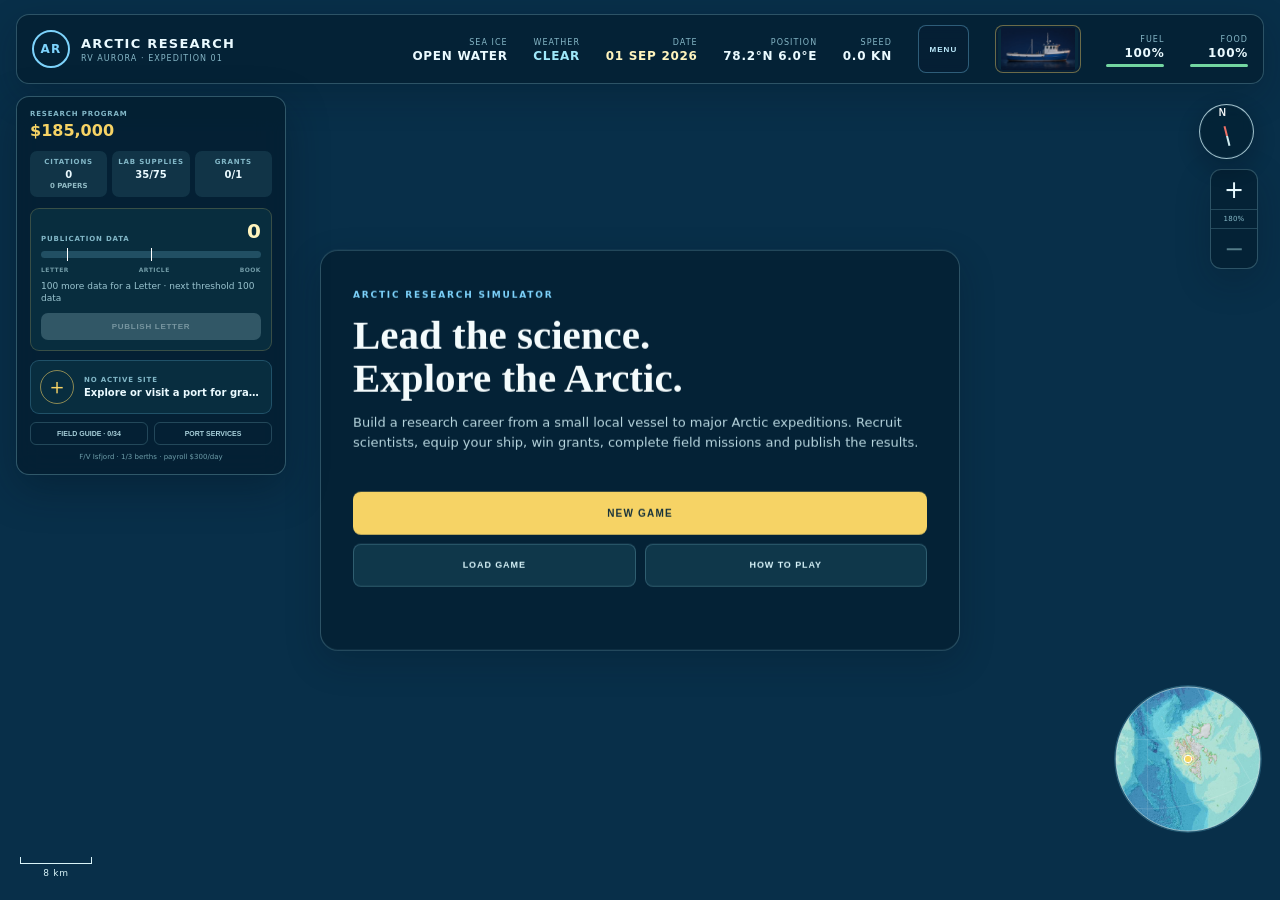
==== commit 664bac8d: "Refresh RC4 web asset cache keys" ====
--- a/index.html
+++ b/index.html
@@ -12,7 +12,7 @@
   <meta name="ar-posthog-host" content="https://us.i.posthog.com">
   <link rel="manifest" href="manifest.webmanifest">
   <title>Arctic Research</title>
-  <link rel="stylesheet" href="style.css?v=release-1.0-rc3">
+  <link rel="stylesheet" href="style.css?v=release-1.0-rc4">
 </head>
 <body>
   <main id="game" aria-label="Arctic Research navigation map">
@@ -109,11 +109,11 @@
   <script src="wildlife-data.js?v=expedition-22c-visuals"></script>
   <script src="visual-assets-data.js?v=expedition-22c-visuals"></script>
   <script src="photo-pass-version.js?v=expedition-23ab-save-refresh"></script>
-  <script src="expedition.js?v=release-1.0-rc3"></script>
+  <script src="expedition.js?v=release-1.0-rc4"></script>
   <script src="sprite-atlas-data.js?v=expedition-22c-visuals"></script>
   <script src="glacier-data.js?v=expedition-22x-glaciers2"></script>
   <script src="frame-guard.js?v=expedition-22x-glaciers2"></script>
-  <script src="game.js?v=release-1.0-rc3"></script>
+  <script src="game.js?v=release-1.0-rc4"></script>
   <script src="glacier-overlay-v2.js?v=expedition-23d-terrainice"></script>
   <script>
     (()=>{
--- a/style.css
+++ b/style.css
@@ -189,6 +189,7 @@
 .title-screen p { max-width: none; margin: 0; text-align: left; }
 .title-actions { display: grid; grid-template-columns: 1fr 1fr; gap: 9px; margin-top: 22px; }
 .title-actions button { width: 100%; margin: 0; min-height: 43px; }
+.title-actions .hidden { display: none !important; }
 .title-actions .primary { grid-column: 1 / -1; }
 .secondary, .title-back { padding: 11px 15px; border: 1px solid rgba(166,230,244,.22); border-radius: 8px; background: rgba(24,69,88,.62); color: #d9f5fb; font-size: 9px; font-weight: 900; letter-spacing: .1em; cursor: pointer; }
 .secondary:hover, .title-back:hover { background: rgba(44,101,121,.7); }
